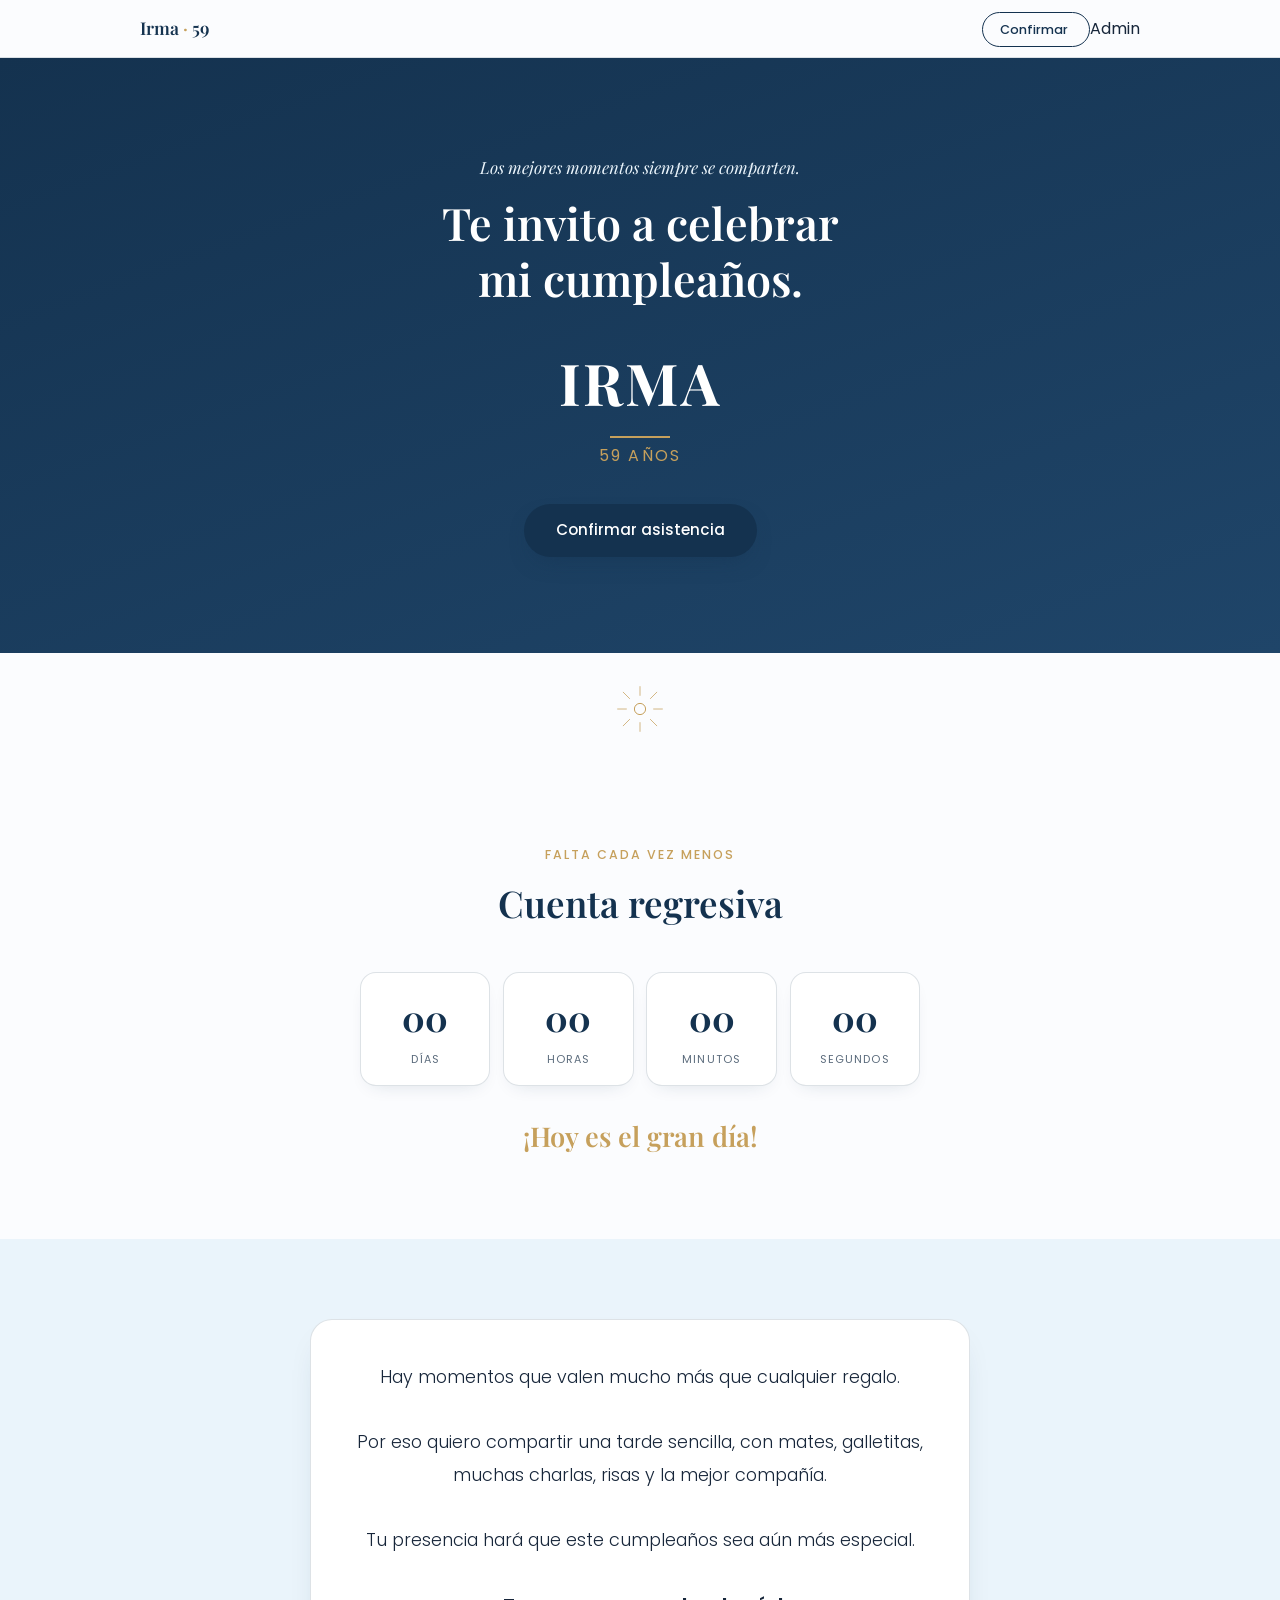
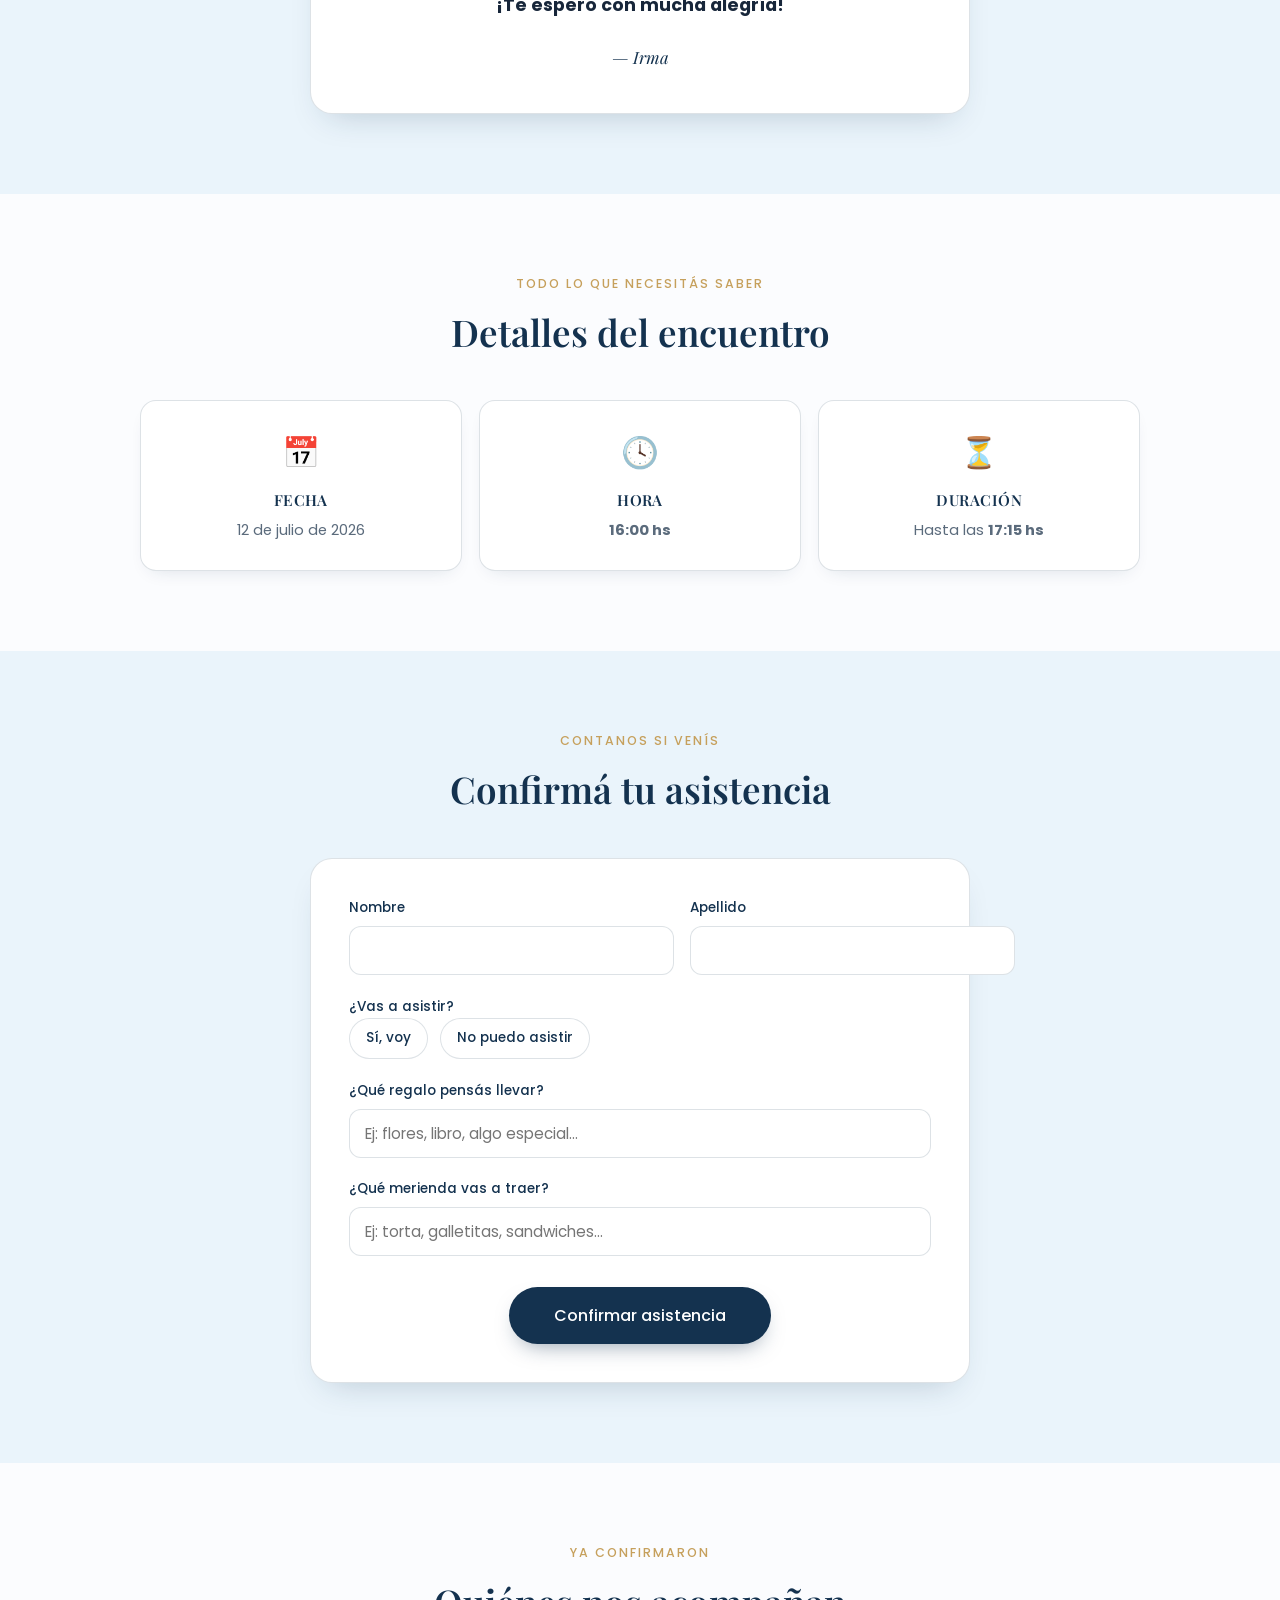
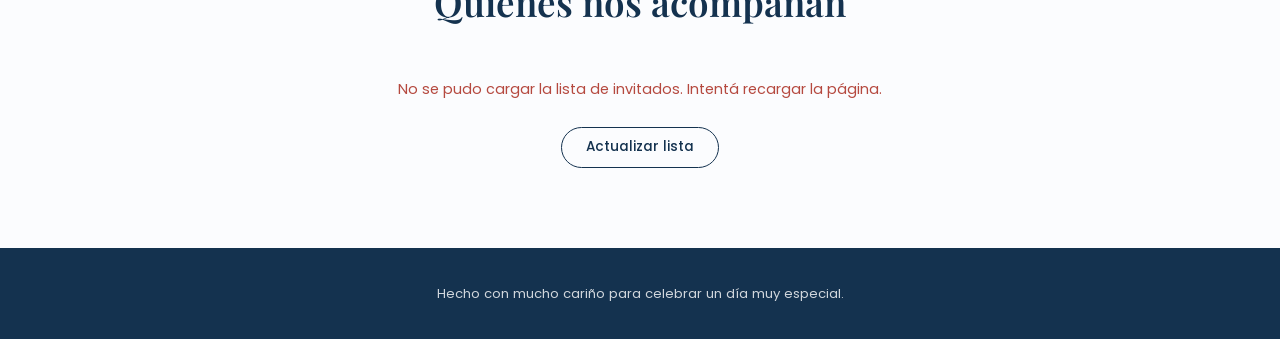
==== index.html @ 4dddafa2 "front listo" ====
<!DOCTYPE html>
<html lang="es">
<head>
  <meta charset="UTF-8">
  <meta name="viewport" content="width=device-width, initial-scale=1.0">
  <title>Cumpleaños de Irma · 12 de julio</title>
  <meta name="description" content="Invitación al cumpleaños número 59 de Irma. Una tarde en familia, con mates, charlas y mucho cariño.">

  <!-- Google Fonts: Playfair Display (display) + Poppins (texto) -->
  <link rel="preconnect" href="https://fonts.googleapis.com">
  <link rel="preconnect" href="https://fonts.gstatic.com" crossorigin>
  <link href="https://fonts.googleapis.com/css2?family=Playfair+Display:ital,wght@0,500;0,600;0,700;1,500&family=Poppins:wght@300;400;500;600&display=swap" rel="stylesheet">

  <link rel="stylesheet" href="style.css">
</head>
<body>

  <!-- ============ NAVBAR ============ -->
<header class="navbar" id="site-header">
  <div class="navbar__inner">
    <span class="navbar__brand">Irma <span class="navbar__brand-dot">·</span> 59</span>

    <div class="navbar__actions">
      <a href="#rsvp-section" class="navbar__cta">
        Confirmar
      </a>

      <a href="admin.html" class="navbar__admin">
        Admin
      </a>
    </div>

  </div>
</header>
  <!-- ============ HERO (sin foto, solo color y tipografía) ============ -->
  <section class="hero" id="hero-section">
    <div class="hero__content">
      <p class="hero__eyebrow">Los mejores momentos siempre se comparten.</p>
      <h1 class="hero__title">Te invito a celebrar<br>mi cumpleaños.</h1>

      <div class="hero__name-block">
        <span class="hero__name">IRMA</span>
        <span class="hero__age">59 años</span>
      </div>

      <a href="#rsvp-section" class="btn btn--primary">Confirmar asistencia</a>
    </div>
  </section>

  <!-- Divisor firma: sol de líneas doradas -->
  <div class="divider" aria-hidden="true">
    <svg class="divider__sun" viewBox="0 0 120 120" xmlns="http://www.w3.org/2000/svg">
      <circle cx="60" cy="60" r="14" class="divider__sun-core"/>
      <g class="divider__sun-rays">
        <line x1="60" y1="4" x2="60" y2="26"/>
        <line x1="60" y1="94" x2="60" y2="116"/>
        <line x1="4" y1="60" x2="26" y2="60"/>
        <line x1="94" y1="60" x2="116" y2="60"/>
        <line x1="18" y1="18" x2="34" y2="34"/>
        <line x1="86" y1="86" x2="102" y2="102"/>
        <line x1="102" y1="18" x2="86" y2="34"/>
        <line x1="34" y1="86" x2="18" y2="102"/>
      </g>
    </svg>
  </div>

  <!-- ============ CONTADOR REGRESIVO ============ -->
  <section class="section countdown" id="countdown-section">
    <div class="container">
      <p class="section__eyebrow">Falta cada vez menos</p>
      <h2 class="section__title">Cuenta regresiva</h2>

      <div class="countdown__grid" id="countdown-timer-grid">
        <div class="countdown__unit">
          <span class="countdown__number" id="countdown-days">00</span>
          <span class="countdown__label">Días</span>
        </div>
        <div class="countdown__unit">
          <span class="countdown__number" id="countdown-hours">00</span>
          <span class="countdown__label">Horas</span>
        </div>
        <div class="countdown__unit">
          <span class="countdown__number" id="countdown-minutes">00</span>
          <span class="countdown__label">Minutos</span>
        </div>
        <div class="countdown__unit">
          <span class="countdown__number" id="countdown-seconds">00</span>
          <span class="countdown__label">Segundos</span>
        </div>
      </div>

      <p class="countdown__today" id="countdown-today-message" hidden>¡Hoy es el gran día!</p>
    </div>
  </section>

  <!-- ============ MENSAJE PERSONAL ============ -->
  <section class="section message">
    <div class="container container--narrow">
      <div class="message__card">
        <p class="message__text">
          Hay momentos que valen mucho más que cualquier regalo.
          <br><br>
          Por eso quiero compartir una tarde sencilla, con mates, galletitas, muchas charlas, risas y la mejor compañía.
          <br><br>
          Tu presencia hará que este cumpleaños sea aún más especial.
          <br><br>
          <strong>¡Te espero con mucha alegría!</strong>
        </p>
        <span class="message__signature">— Irma</span>
      </div>
    </div>
  </section>

  <!-- ============ INFORMACIÓN DEL EVENTO ============ -->
  <section class="section event" id="event-details-section">
    <div class="container">
      <p class="section__eyebrow">Todo lo que necesitás saber</p>
      <h2 class="section__title">Detalles del encuentro</h2>

      <div class="event__grid">
        <div class="event__item">
          <div class="event__icon" aria-hidden="true">📅</div>
          <h3 class="event__label">Fecha</h3>
          <p class="event__value">12 de julio de 2026</p>
        </div>

        <div class="event__item">
          <div class="event__icon" aria-hidden="true">🕓</div>
          <h3 class="event__label">Hora</h3>
          <p class="event__value"><strong>16:00 hs</strong></p>
        </div>

        <div class="event__item">
          <div class="event__icon" aria-hidden="true">⏳</div>
          <h3 class="event__label">Duración</h3>
          <p class="event__value">Hasta las <strong>17:15 hs</strong></p>
        </div>
      </div>
    </div>
  </section>

 <!-- ============ FORMULARIO DE CONFIRMACIÓN ============ -->
<section class="section rsvp" id="rsvp-section">
  <div class="container container--narrow">

    <p class="section__eyebrow">Contanos si venís</p>
    <h2 class="section__title">Confirmá tu asistencia</h2>

    <form class="rsvp__form" id="rsvp-form" novalidate>

      <div class="rsvp__row">
        <div class="rsvp__field">
          <label for="rsvp-first-name">Nombre</label>
          <input type="text" id="rsvp-first-name" name="nombre" required autocomplete="given-name">
        </div>

        <div class="rsvp__field">
          <label for="rsvp-last-name">Apellido</label>
          <input type="text" id="rsvp-last-name" name="apellido" required autocomplete="family-name">
        </div>
      </div>

      <fieldset class="rsvp__field rsvp__fieldset">
        <legend>¿Vas a asistir?</legend>
        <div class="rsvp__options">
          <label class="rsvp__option">
            <input type="radio" name="asistencia" value="true" required>
            <span>Sí, voy</span>
          </label>

          <label class="rsvp__option">
            <input type="radio" name="asistencia" value="false" required>
            <span>No puedo asistir</span>
          </label>
        </div>
      </fieldset>

      <div class="rsvp__field">
        <label for="rsvp-gift">¿Qué regalo pensás llevar?</label>
        <input type="text" id="rsvp-gift" name="regalo" placeholder="Ej: flores, libro, algo especial...">
      </div>

      <div class="rsvp__field">
        <label for="rsvp-merienda">¿Qué merienda vas a traer?</label>
        <input type="text" id="rsvp-merienda" name="merienda" placeholder="Ej: torta, galletitas, sandwiches...">
      </div>

      <button type="submit" class="btn btn--primary rsvp__submit">
        Confirmar asistencia
      </button>

      <p class="rsvp__status" id="rsvp-status" role="status" aria-live="polite" hidden></p>

    </form>
  </div>
</section>

  <!-- ============ LISTA DE PARTICIPANTES CONFIRMADOS ============ -->
  <section class="section guests" id="guests-section">
    <div class="container container--narrow">
      <p class="section__eyebrow">Ya confirmaron</p>
      <h2 class="section__title">Quiénes nos acompañan</h2>

      <div class="guests__list" id="guests-list" aria-live="polite">
        <p class="guests__loading" id="guests-loading">Cargando invitados...</p>
      </div>

      <p class="guests__empty" id="guests-empty" hidden>Todavía no hay confirmaciones. ¡Sé el primero!</p>
      <p class="guests__error" id="guests-error" hidden>No se pudo cargar la lista de invitados. Intentá recargar la página.</p>

      <button type="button" class="btn btn--ghost" id="guests-refresh">Actualizar lista</button>
    </div>
  </section>

  <!-- ============ MODAL DE CONFIRMACIÓN ============ -->
  <div class="modal" id="thank-you-modal" aria-hidden="true" role="dialog" aria-modal="true" aria-labelledby="thank-you-modal-title">
    <div class="modal__backdrop" data-close-modal></div>
    <div class="modal__card">
      <h3 class="modal__title" id="thank-you-modal-title">¡Muchas gracias por confirmar!</h3>
      <p class="modal__text">
        Será una enorme alegría compartir esta tarde con vos.
        <br><br>
        Prepará las ganas de charlar, tomar unos mates, comer unas ricas galletitas y pasar un lindo momento en familia.
        <br><br>
        <strong>¡Nos vemos muy pronto!</strong>
      </p>
      <button type="button" class="btn btn--primary" data-close-modal>Cerrar</button>
    </div>
  </div>

  <!-- Canvas liviano para el confeti (solo se dibuja un instante al confirmar) -->
  <canvas id="confetti-canvas" aria-hidden="true"></canvas>

  <!-- ============ FOOTER ============ -->
  <footer class="footer">
    <p>Hecho con mucho cariño para celebrar un día muy especial.</p>
  </footer>

  <script src="script.js"></script>
</body>
</html>
---- style.css ----
/* =========================================================
   CUMPLEAÑOS DE IRMA — HOJA DE ESTILOS (versión simple y liviana)
   Sin fondo fotográfico, sin partículas, sin efectos de blur.
   Tipografía: Playfair Display (display) + Poppins (texto).
   ========================================================= */

/* ---------- 1. VARIABLES / TOKENS ---------- */
:root {
  --color-white: #ffffff;
  --color-bg: #fbfcfe;
  --color-celeste: #8fbfe0;
  --color-celeste-suave: #eaf4fb;
  --color-azul: #14324f;
  --color-azul-2: #1f4569;
  --color-dorado: #c6a05c;
  --color-text: #17263a;
  --color-text-soft: #5b6b7c;
  --color-line: rgba(20, 50, 79, 0.14);
  --color-verde: #3f8f5f;
  --color-rojo: #b5493f;

  --font-display: "Playfair Display", serif;
  --font-body: "Poppins", sans-serif;

  --section-padding: clamp(3rem, 7vw, 5rem);
  --radius-lg: 22px;
  --radius-md: 16px;
  --radius-sm: 12px;

  --shadow-soft: 0 16px 34px -18px rgba(20, 50, 79, 0.25);
  --shadow-card: 0 8px 20px -12px rgba(20, 50, 79, 0.2);

  --ease: cubic-bezier(0.22, 1, 0.36, 1);
}

/* ---------- 2. RESET ---------- */
* {
  box-sizing: border-box;
  margin: 0;
  padding: 0;
}

html {
  scroll-behavior: smooth;
}

body {
  font-family: var(--font-body);
  background: var(--color-bg);
  color: var(--color-text);
  line-height: 1.6;
}

img {
  max-width: 100%;
  display: block;
}

a {
  text-decoration: none;
  color: inherit;
}

button {
  font-family: inherit;
  cursor: pointer;
  border: none;
  background: none;
}

/* Foco visible accesible en toda la página */
a:focus-visible,
button:focus-visible,
input:focus-visible,
textarea:focus-visible {
  outline: 2px solid var(--color-dorado);
  outline-offset: 3px;
  border-radius: 4px;
}

@media (prefers-reduced-motion: reduce) {
  html {
    scroll-behavior: auto;
  }
  * {
    transition-duration: 0.001ms !important;
  }
}

/* ---------- 3. UTILIDADES ---------- */
.container {
  width: 100%;
  max-width: 1040px;
  margin: 0 auto;
  padding: 0 1.25rem;
}

.container--narrow {
  max-width: 700px;
}

.section {
  padding: var(--section-padding) 0;
}

.section__eyebrow {
  text-align: center;
  font-size: 0.78rem;
  letter-spacing: 0.16em;
  text-transform: uppercase;
  color: var(--color-dorado);
  font-weight: 500;
  margin-bottom: 0.6rem;
}

.section__title {
  text-align: center;
  font-family: var(--font-display);
  font-weight: 600;
  font-size: clamp(1.6rem, 3.2vw, 2.3rem);
  color: var(--color-azul);
  margin-bottom: 2.4rem;
}

/* Botones */
.btn {
  display: inline-flex;
  align-items: center;
  justify-content: center;
  padding: 0.9rem 2rem;
  border-radius: 999px;
  font-size: 0.95rem;
  font-weight: 500;
  transition: transform 0.25s var(--ease), box-shadow 0.25s var(--ease);
}

.btn--primary {
  background: var(--color-azul);
  color: var(--color-white);
  box-shadow: 0 10px 22px -10px rgba(20, 50, 79, 0.5);
}

.btn--primary:hover {
  transform: translateY(-2px);
}

.btn--primary:disabled {
  opacity: 0.6;
  cursor: not-allowed;
  transform: none;
}

.btn--ghost {
  margin-top: 1.6rem;
  border: 1.5px solid var(--color-azul);
  color: var(--color-azul);
  padding: 0.6rem 1.5rem;
  font-size: 0.85rem;
  display: block;
  width: fit-content;
  margin-left: auto;
  margin-right: auto;
}

.btn--ghost:hover {
  background: var(--color-azul);
  color: var(--color-white);
}

/* ---------- 4. NAVBAR ---------- */
.navbar {
  position: sticky;
  top: 0;
  left: 0;
  right: 0;
  z-index: 50;
  padding: 0.9rem 0;
  background: rgba(251, 252, 254, 0.94);
  border-bottom: 1px solid var(--color-line);
}

.navbar__inner {
  max-width: 1040px;
  margin: 0 auto;
  padding: 0 1.25rem;
  display: flex;
  align-items: center;
  justify-content: space-between;
}

.navbar__brand {
  font-family: var(--font-display);
  font-size: 1.1rem;
  font-weight: 600;
  color: var(--color-azul);
}

.navbar__brand-dot {
  color: var(--color-dorado);
}

.navbar__cta {
  font-size: 0.8rem;
  font-weight: 500;
  padding: 0.5rem 1.1rem;
  border-radius: 999px;
  border: 1.5px solid var(--color-azul);
  color: var(--color-azul);
  transition: background 0.25s var(--ease), color 0.25s var(--ease);
}

.navbar__cta:hover {
  background: var(--color-azul);
  color: var(--color-white);
}

/* ---------- 5. HERO (solo color y tipografía, sin foto) ---------- */
.hero {
  background: linear-gradient(160deg, var(--color-azul) 0%, var(--color-azul-2) 100%);
  padding: clamp(3.5rem, 12vw, 6rem) 1.25rem;
  text-align: center;
}

.hero__content {
  max-width: 640px;
  margin: 0 auto;
}

.hero__eyebrow {
  color: var(--color-celeste-suave);
  font-size: clamp(0.9rem, 1.6vw, 1.05rem);
  font-weight: 300;
  font-style: italic;
  font-family: var(--font-display);
  margin-bottom: 0.9rem;
}

.hero__title {
  font-family: var(--font-display);
  color: var(--color-white);
  font-size: clamp(1.9rem, 6vw, 2.8rem);
  font-weight: 600;
  line-height: 1.25;
  margin-bottom: 1.8rem;
}

.hero__name-block {
  display: flex;
  flex-direction: column;
  align-items: center;
  gap: 0.3rem;
  margin-bottom: 2.2rem;
}

.hero__name {
  font-family: var(--font-display);
  font-size: clamp(2.4rem, 9vw, 3.6rem);
  font-weight: 700;
  letter-spacing: 0.04em;
  color: var(--color-white);
}

.hero__name::after {
  content: "";
  display: block;
  width: 60px;
  height: 2px;
  margin: 0.5rem auto 0;
  background: var(--color-dorado);
}

.hero__age {
  font-size: 1rem;
  letter-spacing: 0.14em;
  text-transform: uppercase;
  color: var(--color-dorado);
}

/* ---------- 6. DIVISOR (elemento firma: sol de líneas) ---------- */
.divider {
  display: flex;
  justify-content: center;
  padding: 2rem 0;
  background: var(--color-bg);
}

.divider__sun {
  width: 48px;
  height: 48px;
}

.divider__sun-core {
  fill: none;
  stroke: var(--color-dorado);
  stroke-width: 2.5;
}

.divider__sun-rays line {
  stroke: var(--color-dorado);
  stroke-width: 2.5;
  stroke-linecap: round;
  opacity: 0.75;
}

/* ---------- 7. CONTADOR ---------- */
.countdown {
  background: var(--color-bg);
}

.countdown__grid {
  display: grid;
  grid-template-columns: repeat(4, 1fr);
  gap: 0.8rem;
  max-width: 560px;
  margin: 0 auto;
}

.countdown__unit {
  background: var(--color-white);
  border: 1px solid var(--color-line);
  border-radius: var(--radius-md);
  padding: 1.1rem 0.4rem;
  text-align: center;
  box-shadow: var(--shadow-card);
}

.countdown__number {
  display: block;
  font-family: var(--font-display);
  font-size: clamp(1.5rem, 4vw, 2.2rem);
  font-weight: 700;
  color: var(--color-azul);
  font-variant-numeric: tabular-nums;
}

.countdown__label {
  display: block;
  margin-top: 0.25rem;
  font-size: 0.68rem;
  letter-spacing: 0.1em;
  text-transform: uppercase;
  color: var(--color-text-soft);
}

.countdown__today {
  text-align: center;
  margin-top: 1.8rem;
  font-family: var(--font-display);
  font-size: clamp(1.3rem, 3vw, 1.7rem);
  color: var(--color-dorado);
  font-weight: 600;
}

/* ---------- 8. MENSAJE PERSONAL ---------- */
.message {
  background: var(--color-celeste-suave);
}

.message__card {
  background: var(--color-white);
  border: 1px solid var(--color-line);
  border-radius: var(--radius-lg);
  padding: clamp(1.8rem, 5vw, 2.6rem);
  box-shadow: var(--shadow-soft);
  text-align: center;
}

.message__text {
  font-size: clamp(0.98rem, 2vw, 1.1rem);
  color: var(--color-text);
  font-weight: 300;
  line-height: 1.85;
}

.message__signature {
  display: block;
  margin-top: 1.4rem;
  font-family: var(--font-display);
  font-style: italic;
  font-size: 1.05rem;
  color: var(--color-azul);
}

/* ---------- 9. EVENTO ---------- */
.event {
  background: var(--color-bg);
}

.event__grid {
  display: grid;
  grid-template-columns: repeat(auto-fit, minmax(200px, 1fr));
  gap: 1.1rem;
}

.event__item {
  background: var(--color-white);
  border: 1px solid var(--color-line);
  border-radius: var(--radius-md);
  padding: 1.7rem 1.3rem;
  text-align: center;
  box-shadow: var(--shadow-card);
}

.event__icon {
  font-size: 1.9rem;
  margin-bottom: 0.7rem;
}

.event__label {
  font-family: var(--font-display);
  font-size: 0.95rem;
  color: var(--color-azul);
  font-weight: 600;
  letter-spacing: 0.03em;
  text-transform: uppercase;
  margin-bottom: 0.4rem;
}

.event__value {
  color: var(--color-text-soft);
  font-size: 0.92rem;
}

.event__value--soft {
  font-size: 0.8rem;
  opacity: 0.85;
}

/* ---------- 10. FORMULARIO RSVP ---------- */
.rsvp {
  background: var(--color-celeste-suave);
}

.rsvp__form {
  background: var(--color-white);
  border: 1px solid var(--color-line);
  border-radius: var(--radius-lg);
  padding: clamp(1.5rem, 5vw, 2.4rem);
  box-shadow: var(--shadow-soft);
  display: flex;
  flex-direction: column;
  gap: 1.3rem;
}

.rsvp__row {
  display: grid;
  grid-template-columns: 1fr 1fr;
  gap: 1rem;
}

.rsvp__field {
  display: flex;
  flex-direction: column;
  gap: 0.45rem;
}

.rsvp__field label,
.rsvp__fieldset legend {
  font-size: 0.85rem;
  font-weight: 500;
  color: var(--color-azul);
}

.rsvp__field input[type="text"],
.rsvp__field textarea {
  border: 1.5px solid var(--color-line);
  background: var(--color-white);
  border-radius: var(--radius-sm);
  padding: 0.75rem 0.9rem;
  font-family: inherit;
  font-size: 0.95rem;
  color: var(--color-text);
  transition: border-color 0.2s var(--ease);
  resize: vertical;
}

.rsvp__field input[type="text"]:focus,
.rsvp__field textarea:focus {
  border-color: var(--color-celeste);
  outline: none;
}

.rsvp__fieldset {
  border: none;
  padding: 0;
}

.rsvp__options {
  display: flex;
  gap: 0.7rem;
  flex-wrap: wrap;
}

.rsvp__option {
  position: relative;
  display: inline-flex;
  align-items: center;
  gap: 0.4rem;
  padding: 0.55rem 1rem;
  border-radius: 999px;
  border: 1.5px solid var(--color-line);
  background: var(--color-white);
  font-size: 0.86rem;
  cursor: pointer;
  transition: background 0.2s var(--ease), color 0.2s var(--ease), border-color 0.2s var(--ease);
}

.rsvp__option input {
  position: absolute;
  opacity: 0;
  width: 0;
  height: 0;
}

.rsvp__option:has(input:checked) {
  background: var(--color-azul);
  border-color: var(--color-azul);
  color: var(--color-white);
}

.rsvp__submit {
  align-self: center;
  margin-top: 0.6rem;
  padding: 1rem 2.8rem;
  font-size: 1rem;
}

.rsvp__status {
  text-align: center;
  font-size: 0.85rem;
  color: var(--color-text-soft);
}

.rsvp__status--error {
  color: var(--color-rojo);
}

/* ---------- 11. LISTA DE INVITADOS ---------- */
.guests {
  background: var(--color-bg);
}

.guests__list {
  display: flex;
  flex-direction: column;
  gap: 0.8rem;
}

.guests__loading {
  text-align: center;
  color: var(--color-text-soft);
  font-size: 0.9rem;
}

.guests__empty,
.guests__error {
  text-align: center;
  color: var(--color-text-soft);
  font-size: 0.9rem;
  margin-top: 0.5rem;
}

.guests__error {
  color: var(--color-rojo);
}

.guest-card {
  display: flex;
  align-items: center;
  justify-content: space-between;
  gap: 1rem;
  background: var(--color-white);
  border: 1px solid var(--color-line);
  border-radius: var(--radius-md);
  padding: 1rem 1.3rem;
  box-shadow: var(--shadow-card);
}

.guest-card__info {
  display: flex;
  flex-direction: column;
  gap: 0.2rem;
}

.guest-card__name {
  font-family: var(--font-display);
  font-weight: 600;
  color: var(--color-azul);
  font-size: 1rem;
}

.guest-card__meta {
  font-size: 0.8rem;
  color: var(--color-text-soft);
}

.guest-card__status {
  flex-shrink: 0;
  font-size: 0.72rem;
  font-weight: 600;
  letter-spacing: 0.05em;
  text-transform: uppercase;
  padding: 0.35rem 0.75rem;
  border-radius: 999px;
}

.guest-card__status--si {
  background: rgba(63, 143, 95, 0.12);
  color: var(--color-verde);
}

.guest-card__status--no {
  background: rgba(181, 73, 63, 0.12);
  color: var(--color-rojo);
}

/* ---------- 12. MODAL ---------- */
.modal {
  position: fixed;
  inset: 0;
  z-index: 100;
  display: flex;
  align-items: center;
  justify-content: center;
  padding: 1.25rem;
  opacity: 0;
  pointer-events: none;
  transition: opacity 0.25s var(--ease);
}

.modal.is-open {
  opacity: 1;
  pointer-events: auto;
}

.modal__backdrop {
  position: absolute;
  inset: 0;
  background: rgba(15, 34, 54, 0.6);
}

.modal__card {
  position: relative;
  background: var(--color-white);
  border-radius: var(--radius-lg);
  padding: clamp(1.8rem, 5vw, 2.6rem);
  max-width: 440px;
  width: 100%;
  text-align: center;
  box-shadow: 0 24px 50px -20px rgba(20, 50, 79, 0.45);
}

.modal__title {
  font-family: var(--font-display);
  color: var(--color-azul);
  font-size: 1.4rem;
  margin-bottom: 1.1rem;
}

.modal__text {
  color: var(--color-text-soft);
  font-size: 0.93rem;
  margin-bottom: 1.6rem;
}

/* Canvas de confeti: se dibuja solo un instante al confirmar */
#confetti-canvas {
  position: fixed;
  inset: 0;
  z-index: 90;
  pointer-events: none;
}

/* ---------- 13. FOOTER ---------- */
.footer {
  text-align: center;
  padding: 2.2rem 1.25rem;
  background: var(--color-azul);
  color: rgba(255, 255, 255, 0.8);
  font-size: 0.82rem;
}

/* ---------- 14. RESPONSIVE ---------- */
@media (max-width: 480px) {
  .countdown__grid {
    gap: 0.5rem;
  }

  .countdown__unit {
    padding: 0.85rem 0.2rem;
  }

  .rsvp__row {
    grid-template-columns: 1fr;
  }

  .event__grid {
    grid-template-columns: 1fr;
  }

  .guest-card {
    flex-direction: column;
    align-items: flex-start;
  }
}
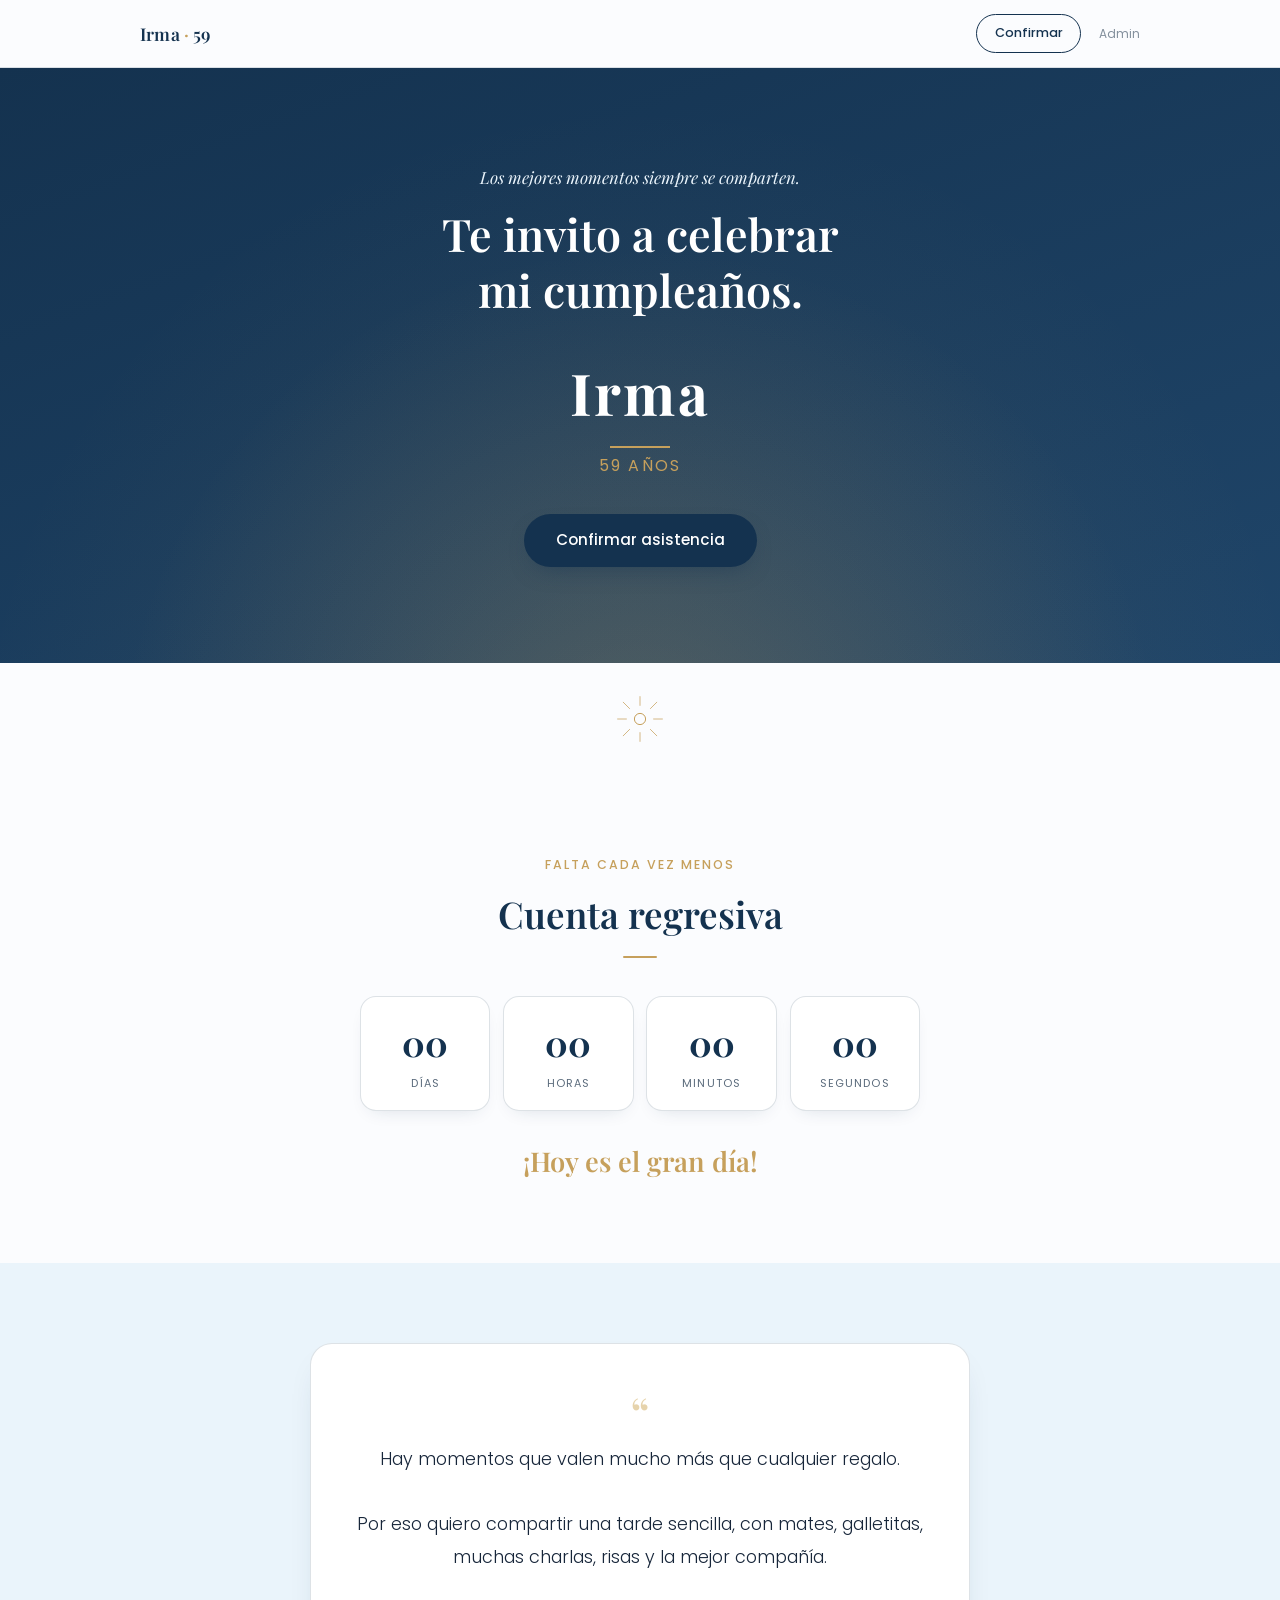
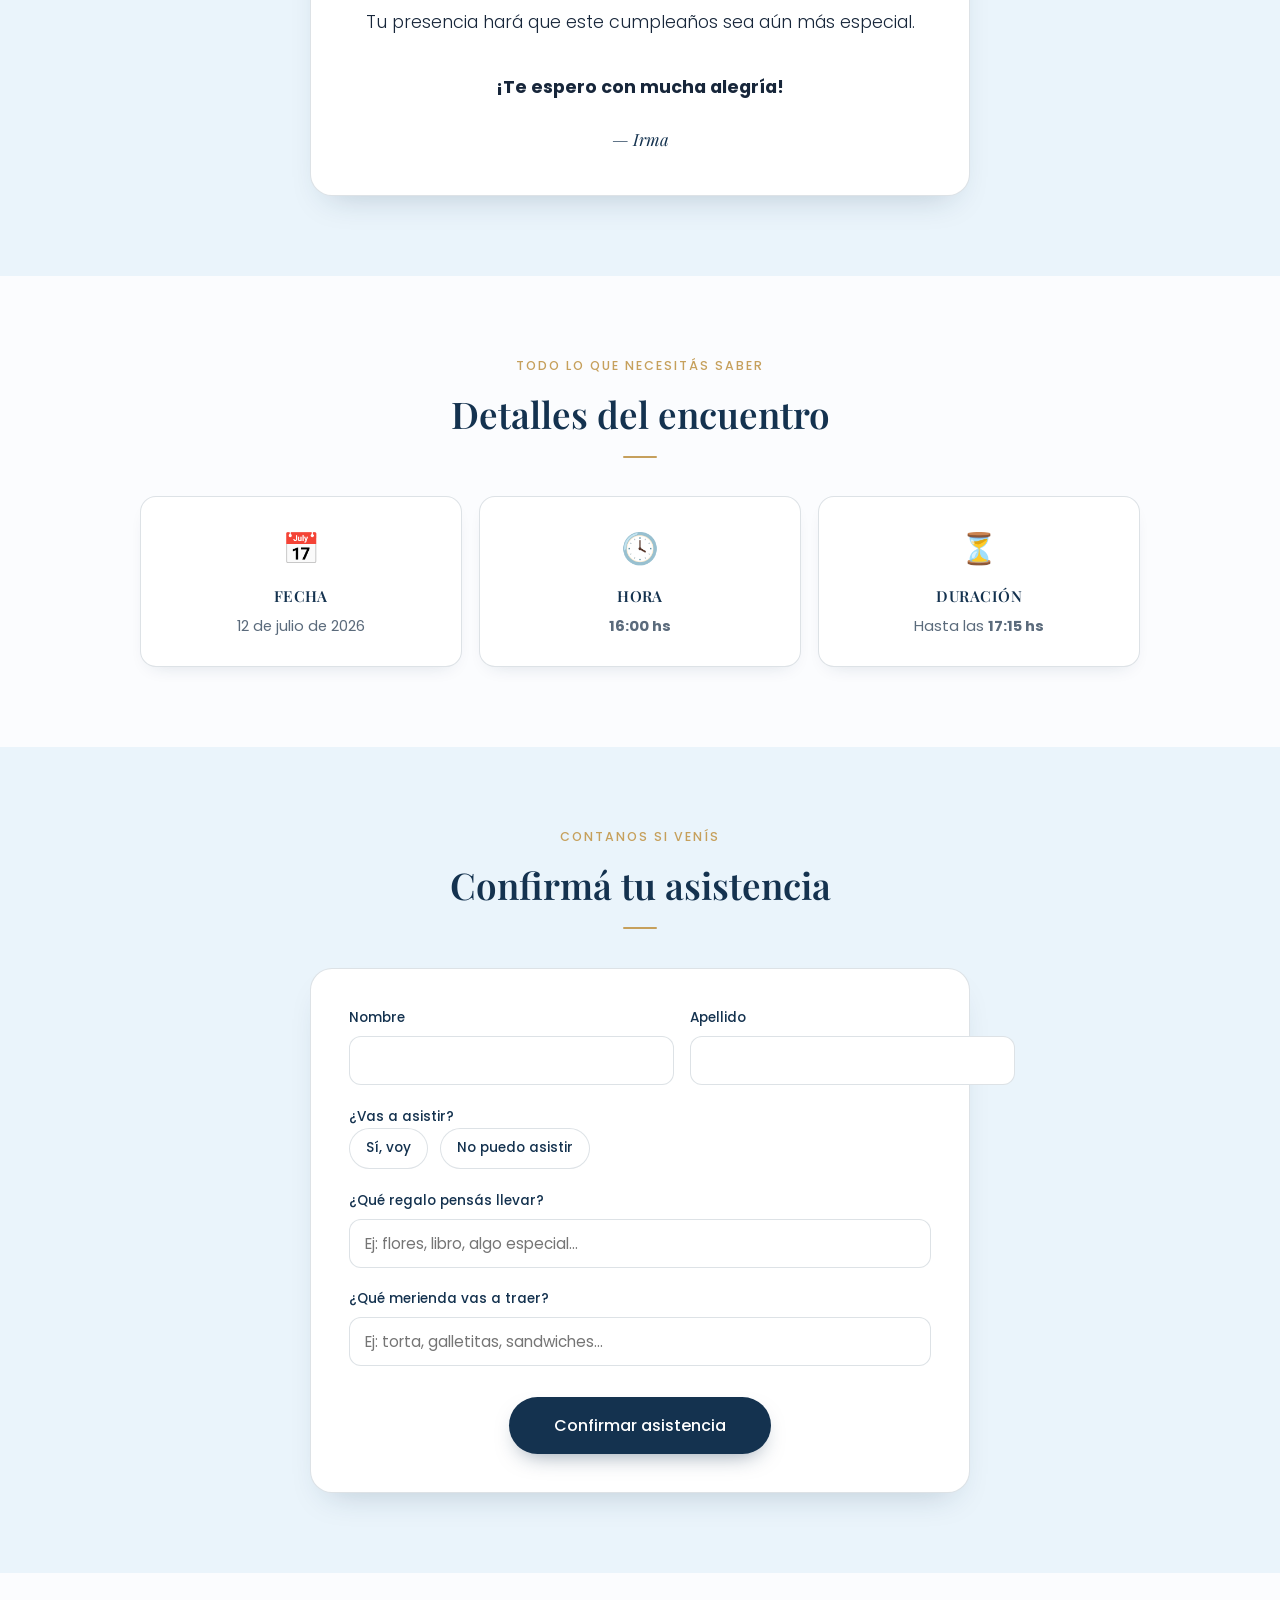
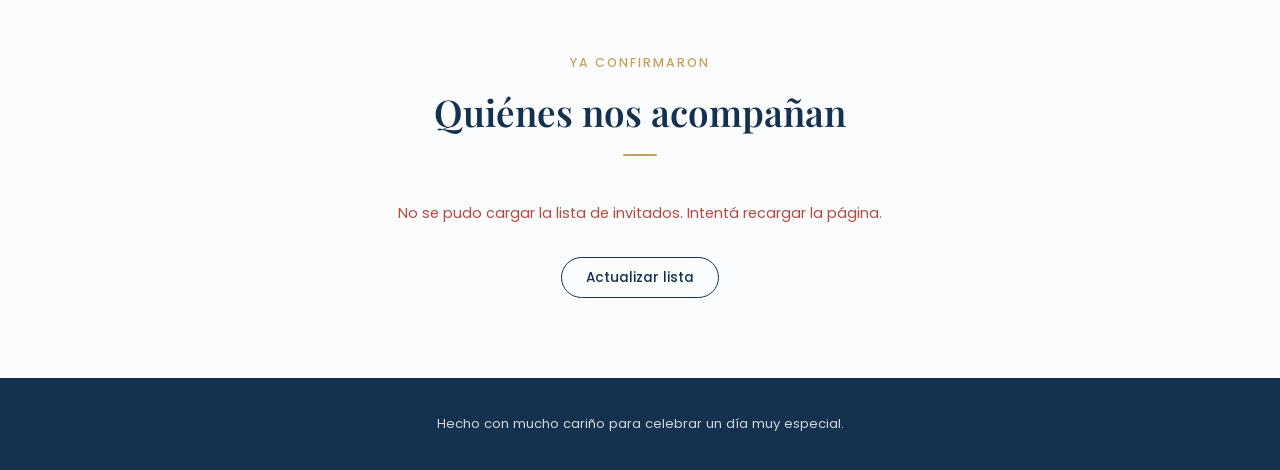
==== commit 352c8751: "front listo 3" ====
--- a/index.html
+++ b/index.html
@@ -32,14 +32,16 @@
 
   </div>
 </header>
+
   <!-- ============ HERO (sin foto, solo color y tipografía) ============ -->
   <section class="hero" id="hero-section">
+    <div class="hero__ornament" aria-hidden="true"></div>
     <div class="hero__content">
       <p class="hero__eyebrow">Los mejores momentos siempre se comparten.</p>
       <h1 class="hero__title">Te invito a celebrar<br>mi cumpleaños.</h1>
 
       <div class="hero__name-block">
-        <span class="hero__name">IRMA</span>
+        <span class="hero__name">Irma</span>
         <span class="hero__age">59 años</span>
       </div>
 
@@ -97,6 +99,7 @@
   <section class="section message">
     <div class="container container--narrow">
       <div class="message__card">
+        <span class="message__mark" aria-hidden="true">&#8220;</span>
         <p class="message__text">
           Hay momentos que valen mucho más que cualquier regalo.
           <br><br>
--- a/style.css
+++ b/style.css
@@ -13,6 +13,7 @@
   --color-azul: #14324f;
   --color-azul-2: #1f4569;
   --color-dorado: #c6a05c;
+  --color-dorado-suave: #e6d3ac;
   --color-text: #17263a;
   --color-text-soft: #5b6b7c;
   --color-line: rgba(20, 50, 79, 0.14);
@@ -29,6 +30,7 @@
 
   --shadow-soft: 0 16px 34px -18px rgba(20, 50, 79, 0.25);
   --shadow-card: 0 8px 20px -12px rgba(20, 50, 79, 0.2);
+  --shadow-card-hover: 0 14px 28px -14px rgba(20, 50, 79, 0.28);
 
   --ease: cubic-bezier(0.22, 1, 0.36, 1);
 }
@@ -83,6 +85,8 @@
     scroll-behavior: auto;
   }
   * {
+    animation-duration: 0.001ms !important;
+    animation-iteration-count: 1 !important;
     transition-duration: 0.001ms !important;
   }
 }
@@ -120,6 +124,18 @@
   font-size: clamp(1.6rem, 3.2vw, 2.3rem);
   color: var(--color-azul);
   margin-bottom: 2.4rem;
+  position: relative;
+}
+
+/* Filete dorado bajo cada título de sección: refuerza la identidad sin sumar ruido */
+.section__title::after {
+  content: "";
+  display: block;
+  width: 34px;
+  height: 2px;
+  margin: 0.75rem auto 0;
+  background: var(--color-dorado);
+  border-radius: 2px;
 }
 
 /* Botones */
@@ -131,7 +147,7 @@
   border-radius: 999px;
   font-size: 0.95rem;
   font-weight: 500;
-  transition: transform 0.25s var(--ease), box-shadow 0.25s var(--ease);
+  transition: transform 0.25s var(--ease), box-shadow 0.25s var(--ease), background 0.25s var(--ease);
 }
 
 .btn--primary {
@@ -142,6 +158,11 @@
 
 .btn--primary:hover {
   transform: translateY(-2px);
+  box-shadow: 0 14px 26px -10px rgba(20, 50, 79, 0.55);
+}
+
+.btn--primary:active {
+  transform: translateY(0);
 }
 
 .btn--primary:disabled {
@@ -151,7 +172,7 @@
 }
 
 .btn--ghost {
-  margin-top: 1.6rem;
+  margin-top: 2rem;
   border: 1.5px solid var(--color-azul);
   color: var(--color-azul);
   padding: 0.6rem 1.5rem;
@@ -175,7 +196,9 @@
   right: 0;
   z-index: 50;
   padding: 0.9rem 0;
-  background: rgba(251, 252, 254, 0.94);
+  background: rgba(251, 252, 254, 0.9);
+  backdrop-filter: saturate(160%) blur(6px);
+  -webkit-backdrop-filter: saturate(160%) blur(6px);
   border-bottom: 1px solid var(--color-line);
 }
 
@@ -193,10 +216,17 @@
   font-size: 1.1rem;
   font-weight: 600;
   color: var(--color-azul);
+  letter-spacing: 0.01em;
 }
 
 .navbar__brand-dot {
   color: var(--color-dorado);
+}
+
+.navbar__actions {
+  display: flex;
+  align-items: center;
+  gap: 1.1rem;
 }
 
 .navbar__cta {
@@ -206,7 +236,7 @@
   border-radius: 999px;
   border: 1.5px solid var(--color-azul);
   color: var(--color-azul);
-  transition: background 0.25s var(--ease), color 0.25s var(--ease);
+  transition: background 0.2s var(--ease), color 0.2s var(--ease);
 }
 
 .navbar__cta:hover {
@@ -214,16 +244,52 @@
   color: var(--color-white);
 }
 
+.navbar__admin {
+  font-size: 0.75rem;
+  color: var(--color-text-soft);
+  opacity: 0.75;
+  transition: opacity 0.2s var(--ease);
+}
+
+.navbar__admin:hover {
+  opacity: 1;
+}
+
 /* ---------- 5. HERO (solo color y tipografía, sin foto) ---------- */
 .hero {
+  position: relative;
   background: linear-gradient(160deg, var(--color-azul) 0%, var(--color-azul-2) 100%);
   padding: clamp(3.5rem, 12vw, 6rem) 1.25rem;
   text-align: center;
+  overflow: hidden;
+}
+
+/* Textura sutil: un arco doble muy fino, motivo recurrente del "sol" de la marca */
+.hero__ornament {
+  position: absolute;
+  inset: 0;
+  pointer-events: none;
+  background:
+    radial-gradient(circle at 50% 118%, rgba(198, 160, 92, 0.22), transparent 55%),
+    radial-gradient(circle at 50% 118%, rgba(198, 160, 92, 0.12), transparent 70%);
 }
 
 .hero__content {
+  position: relative;
   max-width: 640px;
   margin: 0 auto;
+  animation: hero-rise 0.9s var(--ease) both;
+}
+
+@keyframes hero-rise {
+  from {
+    opacity: 0;
+    transform: translateY(14px);
+  }
+  to {
+    opacity: 1;
+    transform: translateY(0);
+  }
 }
 
 .hero__eyebrow {
@@ -322,6 +388,12 @@
   padding: 1.1rem 0.4rem;
   text-align: center;
   box-shadow: var(--shadow-card);
+  transition: transform 0.25s var(--ease), box-shadow 0.25s var(--ease);
+}
+
+.countdown__unit:hover {
+  transform: translateY(-3px);
+  box-shadow: var(--shadow-card-hover);
 }
 
 .countdown__number {
@@ -357,12 +429,22 @@
 }
 
 .message__card {
+  position: relative;
   background: var(--color-white);
   border: 1px solid var(--color-line);
   border-radius: var(--radius-lg);
-  padding: clamp(1.8rem, 5vw, 2.6rem);
+  padding: clamp(2.2rem, 5vw, 2.8rem) clamp(1.8rem, 5vw, 2.6rem) clamp(1.8rem, 5vw, 2.6rem);
   box-shadow: var(--shadow-soft);
   text-align: center;
+}
+
+.message__mark {
+  display: block;
+  font-family: var(--font-display);
+  font-size: 3rem;
+  line-height: 1;
+  color: var(--color-dorado-suave);
+  margin-bottom: 0.4rem;
 }
 
 .message__text {
@@ -399,6 +481,12 @@
   padding: 1.7rem 1.3rem;
   text-align: center;
   box-shadow: var(--shadow-card);
+  transition: transform 0.25s var(--ease), box-shadow 0.25s var(--ease);
+}
+
+.event__item:hover {
+  transform: translateY(-3px);
+  box-shadow: var(--shadow-card-hover);
 }
 
 .event__icon {
@@ -470,13 +558,14 @@
   font-family: inherit;
   font-size: 0.95rem;
   color: var(--color-text);
-  transition: border-color 0.2s var(--ease);
+  transition: border-color 0.2s var(--ease), box-shadow 0.2s var(--ease);
   resize: vertical;
 }
 
 .rsvp__field input[type="text"]:focus,
 .rsvp__field textarea:focus {
   border-color: var(--color-celeste);
+  box-shadow: 0 0 0 3px rgba(143, 191, 224, 0.25);
   outline: none;
 }
 
@@ -505,6 +594,10 @@
   transition: background 0.2s var(--ease), color 0.2s var(--ease), border-color 0.2s var(--ease);
 }
 
+.rsvp__option:hover {
+  border-color: var(--color-celeste);
+}
+
 .rsvp__option input {
   position: absolute;
   opacity: 0;
@@ -541,15 +634,35 @@
 }
 
 .guests__list {
-  display: flex;
-  flex-direction: column;
-  gap: 0.8rem;
+  display: grid;
+  grid-template-columns: repeat(2, 1fr);
+  gap: 0.9rem;
 }
 
 .guests__loading {
+  grid-column: 1 / -1;
   text-align: center;
   color: var(--color-text-soft);
   font-size: 0.9rem;
+  padding: 1rem 0;
+}
+
+/* Punto de carga sutil, sin girar cosas: un pulso discreto */
+.guests__loading::after {
+  content: "";
+  display: inline-block;
+  width: 6px;
+  height: 6px;
+  margin-left: 0.4rem;
+  border-radius: 50%;
+  background: var(--color-dorado);
+  animation: pulse-dot 1.1s ease-in-out infinite;
+  vertical-align: middle;
+}
+
+@keyframes pulse-dot {
+  0%, 100% { opacity: 0.25; transform: scale(0.8); }
+  50% { opacity: 1; transform: scale(1); }
 }
 
 .guests__empty,
@@ -564,22 +677,53 @@
   color: var(--color-rojo);
 }
 
+/* Tarjeta de invitado: borde de acento a la izquierda + inicial a modo de "sello",
+   sin depender de markup adicional del script (usa ::first-letter del nombre). */
 .guest-card {
+  position: relative;
   display: flex;
   align-items: center;
   justify-content: space-between;
   gap: 1rem;
   background: var(--color-white);
   border: 1px solid var(--color-line);
+  border-left: 3px solid var(--color-dorado-suave);
   border-radius: var(--radius-md);
-  padding: 1rem 1.3rem;
+  padding: 1rem 1.2rem 1rem 1.4rem;
   box-shadow: var(--shadow-card);
+  transition: transform 0.25s var(--ease), box-shadow 0.25s var(--ease), border-left-color 0.25s var(--ease);
+  animation: guest-in 0.5s var(--ease) both;
+}
+
+@keyframes guest-in {
+  from {
+    opacity: 0;
+    transform: translateY(8px);
+  }
+  to {
+    opacity: 1;
+    transform: translateY(0);
+  }
+}
+
+.guest-card:hover {
+  transform: translateY(-2px);
+  box-shadow: var(--shadow-card-hover);
+}
+
+.guest-card:has(.guest-card__status--si) {
+  border-left-color: var(--color-verde);
+}
+
+.guest-card:has(.guest-card__status--no) {
+  border-left-color: var(--color-rojo);
 }
 
 .guest-card__info {
   display: flex;
   flex-direction: column;
   gap: 0.2rem;
+  min-width: 0;
 }
 
 .guest-card__name {
@@ -587,21 +731,39 @@
   font-weight: 600;
   color: var(--color-azul);
   font-size: 1rem;
+  overflow-wrap: break-word;
+}
+
+.guest-card__name::first-letter {
+  color: var(--color-dorado);
+  font-size: 1.15em;
 }
 
 .guest-card__meta {
   font-size: 0.8rem;
   color: var(--color-text-soft);
+  overflow-wrap: break-word;
 }
 
 .guest-card__status {
   flex-shrink: 0;
+  display: inline-flex;
+  align-items: center;
+  gap: 0.3rem;
   font-size: 0.72rem;
   font-weight: 600;
   letter-spacing: 0.05em;
   text-transform: uppercase;
   padding: 0.35rem 0.75rem;
   border-radius: 999px;
+}
+
+.guest-card__status::before {
+  content: "";
+  width: 6px;
+  height: 6px;
+  border-radius: 50%;
+  background: currentColor;
 }
 
 .guest-card__status--si {
@@ -648,6 +810,12 @@
   width: 100%;
   text-align: center;
   box-shadow: 0 24px 50px -20px rgba(20, 50, 79, 0.45);
+  transform: translateY(10px) scale(0.98);
+  transition: transform 0.25s var(--ease);
+}
+
+.modal.is-open .modal__card {
+  transform: translateY(0) scale(1);
 }
 
 .modal__title {
@@ -681,6 +849,12 @@
 }
 
 /* ---------- 14. RESPONSIVE ---------- */
+@media (max-width: 620px) {
+  .guests__list {
+    grid-template-columns: 1fr;
+  }
+}
+
 @media (max-width: 480px) {
   .countdown__grid {
     gap: 0.5rem;
@@ -702,4 +876,8 @@
     flex-direction: column;
     align-items: flex-start;
   }
+
+  .guest-card__status {
+    align-self: flex-start;
+  }
 }
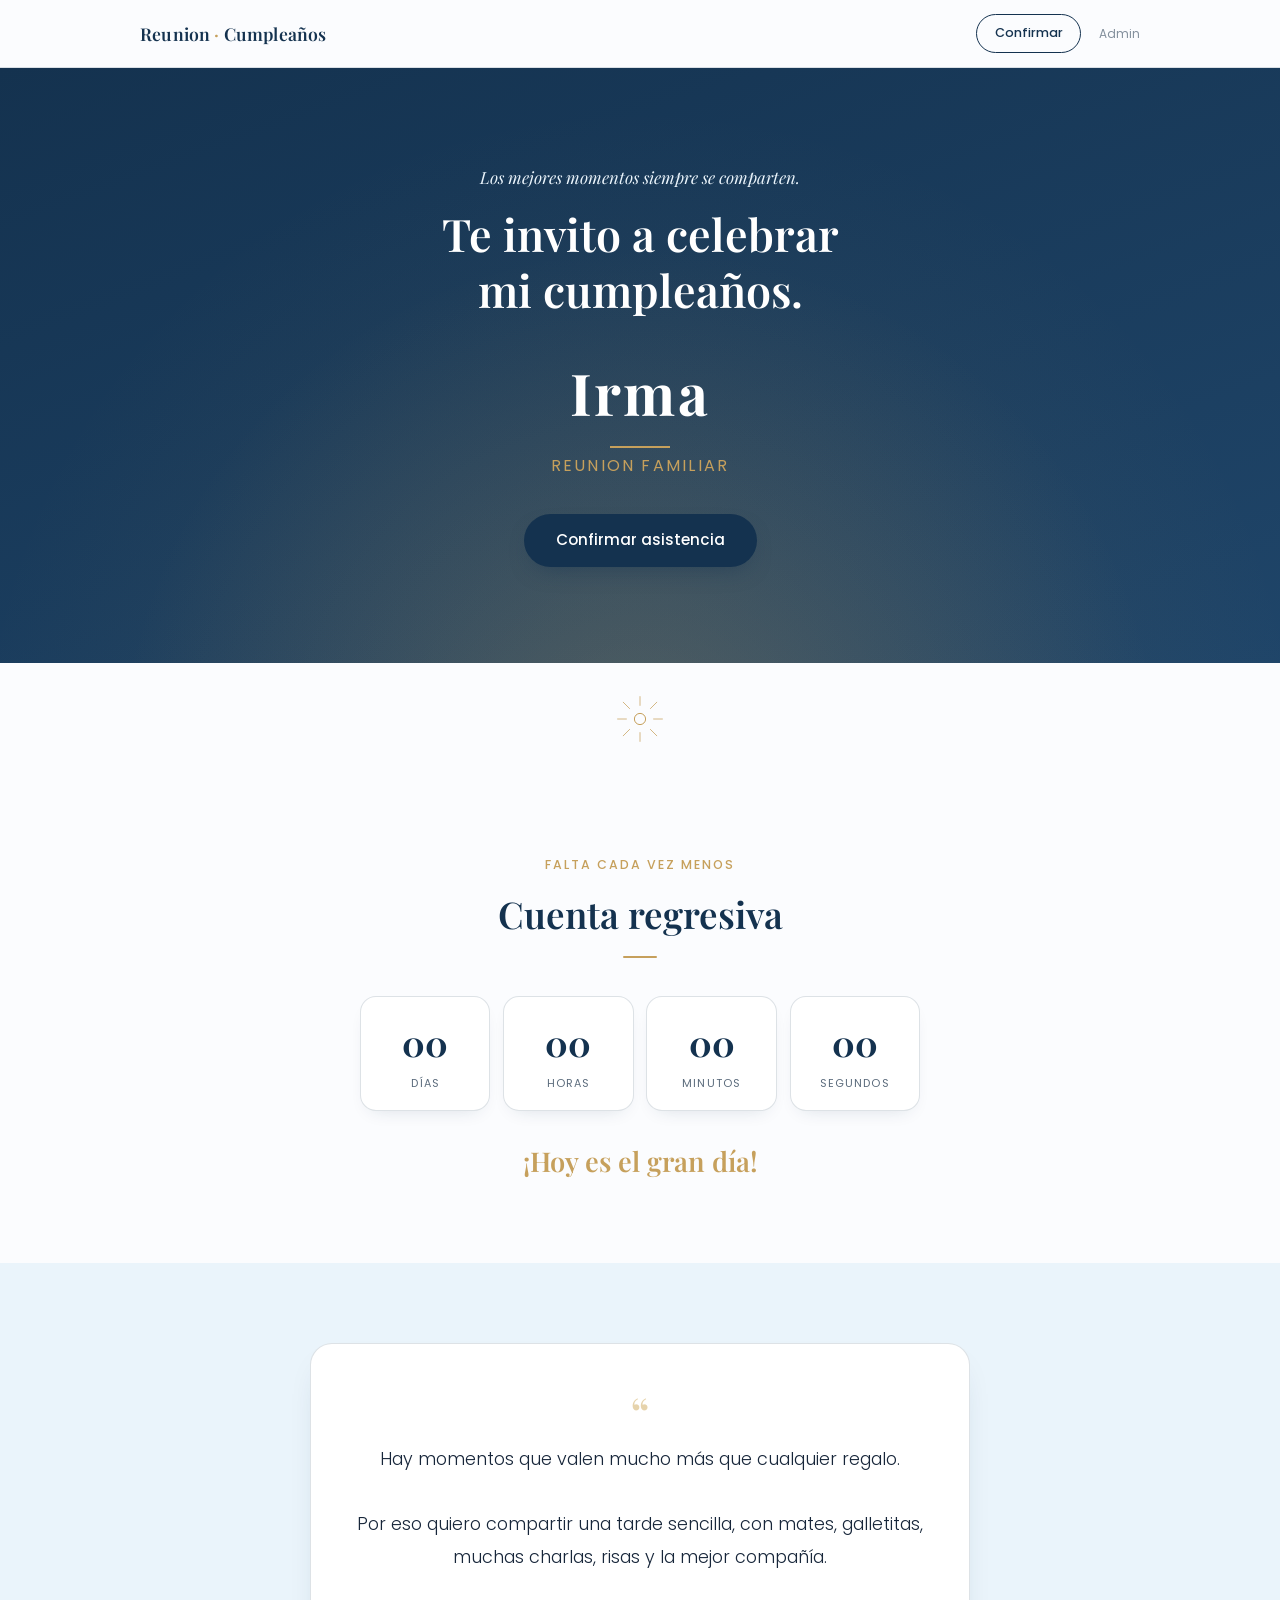
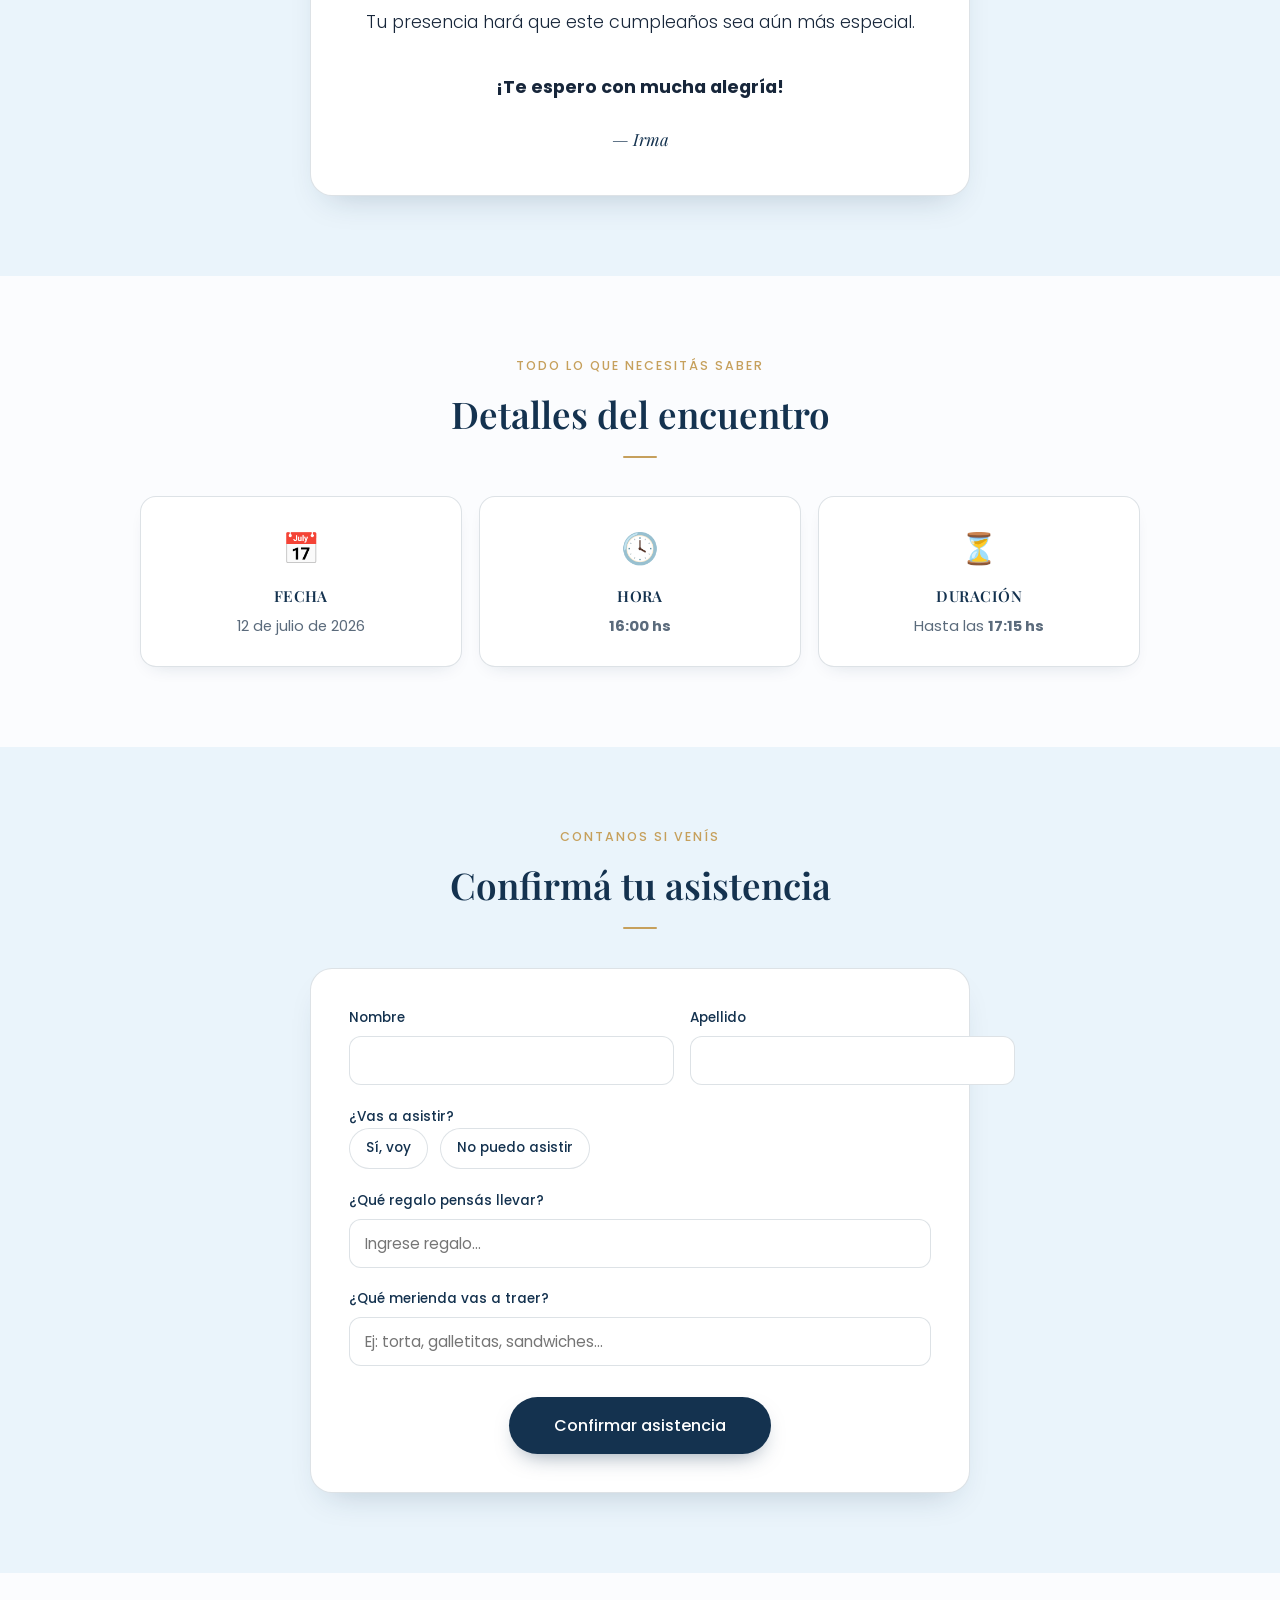
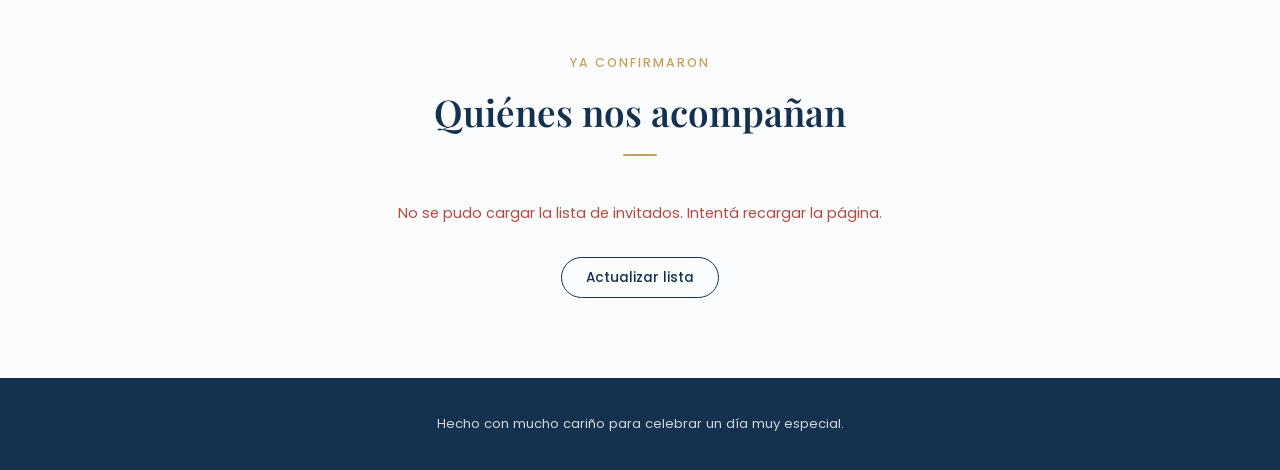
==== commit d8f5de6a: "listo" ====
--- a/index.html
+++ b/index.html
@@ -4,7 +4,7 @@
   <meta charset="UTF-8">
   <meta name="viewport" content="width=device-width, initial-scale=1.0">
   <title>Cumpleaños de Irma · 12 de julio</title>
-  <meta name="description" content="Invitación al cumpleaños número 59 de Irma. Una tarde en familia, con mates, charlas y mucho cariño.">
+  <meta name="description" content="Invitación al cumpleaños de Irma. Una tarde en familia, con mates, charlas y mucho cariño.">
 
   <!-- Google Fonts: Playfair Display (display) + Poppins (texto) -->
   <link rel="preconnect" href="https://fonts.googleapis.com">
@@ -18,7 +18,7 @@
   <!-- ============ NAVBAR ============ -->
 <header class="navbar" id="site-header">
   <div class="navbar__inner">
-    <span class="navbar__brand">Irma <span class="navbar__brand-dot">·</span> 59</span>
+    <span class="navbar__brand">Reunion <span class="navbar__brand-dot">·</span> Cumpleaños </span>
 
     <div class="navbar__actions">
       <a href="#rsvp-section" class="navbar__cta">
@@ -42,7 +42,7 @@
 
       <div class="hero__name-block">
         <span class="hero__name">Irma</span>
-        <span class="hero__age">59 años</span>
+        <span class="hero__age">Reunion familiar</span>
       </div>
 
       <a href="#rsvp-section" class="btn btn--primary">Confirmar asistencia</a>
@@ -180,7 +180,7 @@
 
       <div class="rsvp__field">
         <label for="rsvp-gift">¿Qué regalo pensás llevar?</label>
-        <input type="text" id="rsvp-gift" name="regalo" placeholder="Ej: flores, libro, algo especial...">
+        <input type="text" id="rsvp-gift" name="regalo" placeholder="Ingrese regalo...">
       </div>
 
       <div class="rsvp__field">
@@ -221,9 +221,9 @@
     <div class="modal__card">
       <h3 class="modal__title" id="thank-you-modal-title">¡Muchas gracias por confirmar!</h3>
       <p class="modal__text">
-        Será una enorme alegría compartir esta tarde con vos.
+        Será una enorme alegría compartir este momento.
         <br><br>
-        Prepará las ganas de charlar, tomar unos mates, comer unas ricas galletitas y pasar un lindo momento en familia.
+        Prepará las ganas de charlar, tomar unos mates y pasar un lindo momento en familia. (Si sos Lety, traer facturas)
         <br><br>
         <strong>¡Nos vemos muy pronto!</strong>
       </p>
